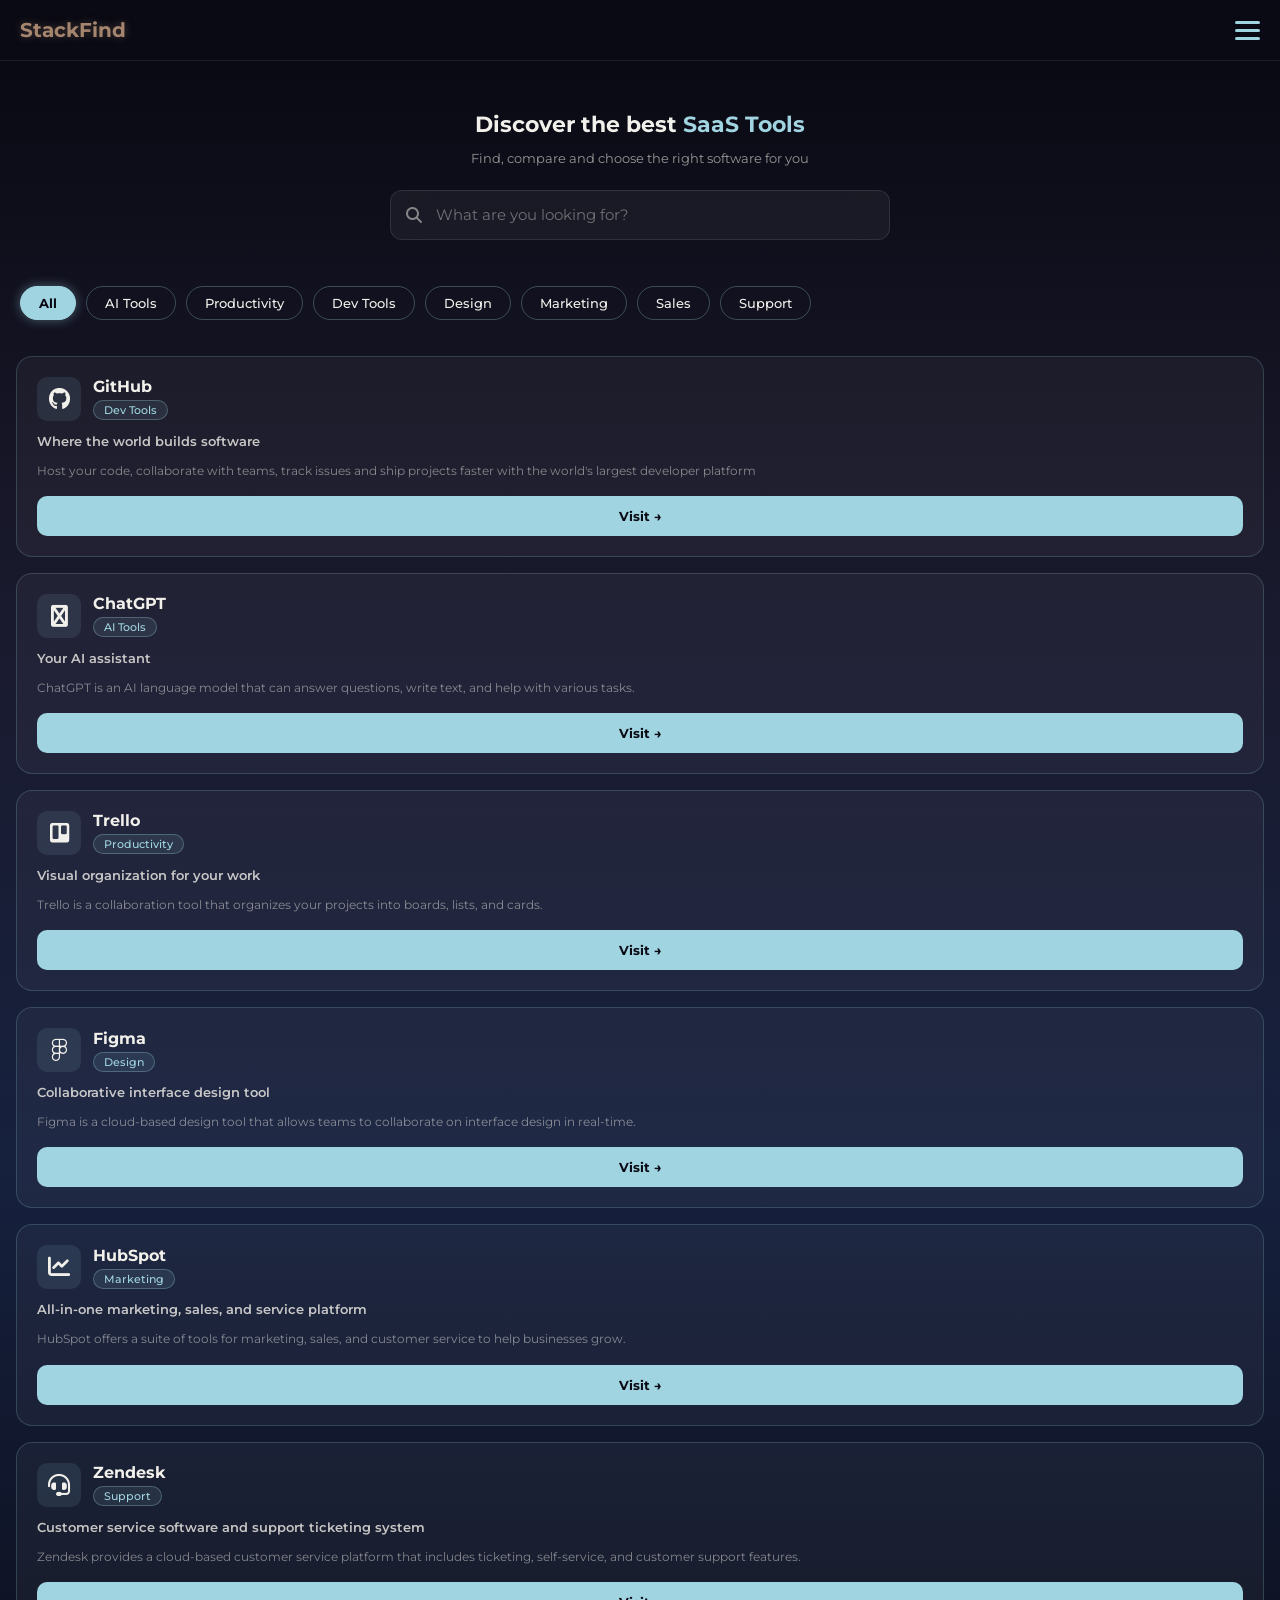
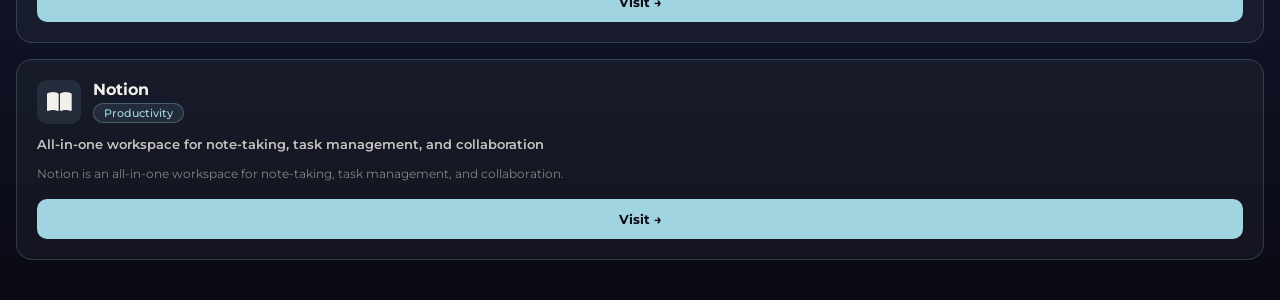
==== index.html @ 8106ad10 "first commit" ====
<!DOCTYPE html>
<html lang="en">
<head>
    <meta charset="UTF-8">
    <meta name="viewport" content="width=device-width, initial-scale=1.0">
    <title>StackFind</title>
    <link rel="preconnect" href="https://fonts.googleapis.com">
    <link rel="preconnect" href="https://fonts.gstatic.com" crossorigin>
    <link href="https://fonts.googleapis.com/css2?family=Montserrat:wght@400;500;700&display=swap" rel="stylesheet">
    <link rel="stylesheet" href="https://cdnjs.cloudflare.com/ajax/libs/font-awesome/6.5.0/css/all.min.css">
    <link rel="stylesheet" href="index.css">
</head>
<body>

    <nav>
        <ul>
            <li><a href="#" class="name">StackFind</a></li>
            <li>
                <div class="hamburger" id="hamburger">
                    <span></span>
                    <span></span>
                    <span></span>
                </div>
            </li>
        </ul>
        <div class="nav-menu" id="nav-menu">
            <a href="#">Home</a>
            <a href="#">Submit Tool</a>
            <a href="#">Sign In</a>
        </div>
    </nav>

    <div class="page-wrapper">

        <div class="herosection">
            <h1 class="hero-title">
                Discover the best <span>SaaS Tools</span>
            </h1>
            <p class="hero-sub">Find, compare and choose the right software for you</p>
            <div class="searchbar">
                <i class="fa-solid fa-magnifying-glass"></i>
                <input type="text" placeholder="What are you looking for?">
            </div>
        </div>

        <div class="filter">
            <button class="filter-btn active" data-category="all">All</button>
            <button class="filter-btn" data-category="ai">AI Tools</button>
            <button class="filter-btn" data-category="productivity">Productivity</button>
            <button class="filter-btn" data-category="devtools">Dev Tools</button>
            <button class="filter-btn" data-category="design">Design</button>
            <button class="filter-btn" data-category="marketing">Marketing</button>
            <button class="filter-btn" data-category="sales">Sales</button>
            <button class="filter-btn" data-category="support">Support</button>
        </div>

        <div class="cards-section">
            <div class="productcard" data-category="devtools">
                <div class="card-top">
                    <div class="card-logo">
                        <i class="fa-brands fa-github"></i>
                    </div>
                    <div class="card-info">
                        <h2 class="productcard-title">GitHub</h2>
                        <span class="productcard-tag">Dev Tools</span>
                    </div>
                </div>
                <p class="card-tagline">Where the world builds software</p>
                <p class="card-desc">Host your code, collaborate with teams, track issues and ship projects faster with the world's largest developer platform</p>
                <a href="https://github.com" target="_blank" class="visit-btn">Visit →</a>
            </div>
            <div class="productcard" data-category="ai">
                <div class="card-top">
                    <div class="card-logo">
                        <i class="fa-brands fa-robot"></i>
                    </div>
                    <div class="card-info">
                        <h2 class="productcard-title">ChatGPT</h2>
                        <span class="productcard-tag">AI Tools</span>
                    </div>
                </div>
                <p class="card-tagline">Your AI assistant</p>
                <p class="card-desc">ChatGPT is an AI language model that can answer questions, write text, and help with various tasks.</p>
                <a href="https://chat.openai.com" target="_blank" class="visit-btn">Visit →</a>
            </div>
            <div class="productcard" data-category="productivity">
                <div class="card-top">
                    <div class="card-logo">
                        <i class="fa-brands fa-trello"></i>
                    </div>
                    <div class="card-info">
                        <h2 class="productcard-title">Trello</h2>
                        <span class="productcard-tag">Productivity</span>
                    </div>
                </div>
                <p class="card-tagline">Visual organization for your work</p>
                <p class="card-desc">Trello is a collaboration tool that organizes your projects into boards, lists, and cards.</p>
                <a href="https://trello.com" target="_blank" class="visit-btn">Visit →</a>
            </div>
            <div class="productcard">
                <div class="card-top">
                    <div class="card-logo">
                        <i class="fa-brands fa-figma"></i>
                    </div>
                    <div class="card-info">
                        <h2 class="productcard-title">Figma</h2>
                        <span class="productcard-tag">Design</span>
                    </div>
                </div>
                <p class="card-tagline">Collaborative interface design tool</p>
                <p class="card-desc">Figma is a cloud-based design tool that allows teams to collaborate on interface design in real-time.</p>
                <a href="https://figma.com" target="_blank" class="visit-btn">Visit →</a>
            </div>
            <div class="productcard">
                <div class="card-top">
                    <div class="card-logo">
                        <i class="fa-solid fa-chart-line"></i>
                    </div>
                    <div class="card-info">
                        <h2 class="productcard-title">HubSpot</h2>
                        <span class="productcard-tag">Marketing</span>
                    </div>
                </div>
                <p class="card-tagline">All-in-one marketing, sales, and service platform</p>
                <p class="card-desc">HubSpot offers a suite of tools for marketing, sales, and customer service to help businesses grow.</p>
                <a href="https://hubspot.com" target="_blank" class="visit-btn">Visit →</a>
            </div>
            <div class="productcard">
                <div class="card-top">
                    <div class="card-logo">
                        <i class="fa-solid fa-headset"></i>
                    </div>
                    <div class="card-info">
                        <h2 class="productcard-title">Zendesk</h2>
                        <span class="productcard-tag">Support</span>
                    </div>
                </div>
                <p class="card-tagline">Customer service software and support ticketing system</p>
                <p class="card-desc">Zendesk provides a cloud-based customer service platform that includes ticketing, self-service, and customer support features.</p>
                <a href="https://zendesk.com" target="_blank" class="visit-btn">Visit →</a>
        </div>
        <div class="productcard">
            <div class="card-top">
                    <div class="card-logo">
                        <i class="fa-solid fa-book-open"></i>
                    </div>
                    <div class="card-info">
                        <h2 class="productcard-title">Notion</h2>
                        <span class="productcard-tag">Productivity</span>
                    </div>
                </div>
                <p class="card-tagline">All-in-one workspace for note-taking, task management, and collaboration</p>
                <p class="card-desc">Notion is an all-in-one workspace for note-taking, task management, and collaboration.</p>
                <a href="https://notion.so" target="_blank" class="visit-btn">Visit →</a>
            </div>
        </div>

    </div>
    <div class="footer">
        
    </div>

</body>
</html>
---- index.css ----
* {
    margin: 0;
    padding: 0;
    box-sizing: border-box;
}

body {
    background: #0a0a14;
    color: #F2F0EA;
    min-height: 100vh;
    font-family: "Montserrat", sans-serif;
}

/* NAV */
nav {
    background-color: #0a0a14;
    position: sticky;
    top: 0;
    z-index: 100;
    border-bottom: 1px solid rgba(160, 212, 224, 0.1);
}

nav ul {
    display: flex;
    justify-content: space-between;
    align-items: center;
    list-style: none;
    padding: 18px 20px;
}

.name {
    text-decoration: none;
    color: #A5856E;
    font-size: 20px;
    font-weight: 700;
    text-shadow: 0 0 8px rgba(165, 133, 110, 0.4);
}

.hamburger {
    display: flex;
    flex-direction: column;
    gap: 5px;
    cursor: pointer;
}

.hamburger span {
    display: block;
    width: 25px;
    height: 3px;
    background: #A0D4E0;
    border-radius: 3px;
    transition: all 0.3s ease;
}

.nav-menu {
    display: none;
    flex-direction: column;
    padding: 10px 20px 20px;
    gap: 16px;
    border-top: 1px solid rgba(160, 212, 224, 0.1);
}

.nav-menu.open {
    display: flex;
}

.nav-menu a {
    text-decoration: none;
    color: #F2F0EA;
    font-size: 15px;
    font-weight: 500;
}

/* PAGE WRAPPER */
.page-wrapper {
    background: linear-gradient(to bottom, #0a0a14 0%, #1a1a2e 30%, #16213e 60%, #0a0a14 100%);
}

/* HERO */
.herosection {
    display: flex;
    flex-direction: column;
    align-items: center;
    justify-content: center;
    padding: 50px 20px 30px;
    text-align: center;
}

.hero-title {
    font-size: 22px;
    font-weight: 700;
    margin-bottom: 10px;
    color: #F2F0EA;
    line-height: 1.3;
}

.hero-title span {
    color: #A0D4E0;
}

.hero-sub {
    font-size: 13px;
    color: rgba(242, 240, 234, 0.6);
    margin-bottom: 24px;
}

/* SEARCHBAR */
.searchbar {
    width: 100%;
    max-width: 500px;
    position: relative;
    background: rgba(255, 255, 255, 0.05);
    backdrop-filter: blur(20px);
    border: 1px solid rgba(255, 255, 255, 0.1);
    border-radius: 12px;
}

.searchbar i {
    position: absolute;
    left: 15px;
    top: 50%;
    transform: translateY(-50%);
    color: rgba(242, 240, 234, 0.5);
}

.searchbar input {
    width: 100%;
    height: 48px;
    padding: 0 20px 0 45px;
    background: transparent;
    border: none;
    color: #F2F0EA;
    font-size: 15px;
    font-family: "Montserrat", sans-serif;
}

.searchbar input::placeholder {
    color: rgba(242, 240, 234, 0.4);
}

.searchbar input:focus {
    outline: none;
}

.searchbar:focus-within {
    border: 1px solid rgba(160, 212, 224, 0.5);
}

/* FILTERS */
.filter {
    display: flex;
    gap: 10px;
    padding: 16px 20px;
    overflow-x: auto;
    white-space: nowrap;
    scrollbar-width: none;
    -webkit-mask-image: linear-gradient(to right, black 85%, transparent 100%);
    mask-image: linear-gradient(to right, black 85%, transparent 100%);
}

.filter::-webkit-scrollbar {
    display: none;
}

.filter-btn {
    padding: 8px 18px;
    border-radius: 999px;
    border: 1px solid rgba(160, 212, 224, 0.3);
    background: transparent;
    color: #F2F0EA;
    font-family: "Montserrat", sans-serif;
    font-size: 13px;
    font-weight: 500;
    cursor: pointer;
    white-space: nowrap;
    transition: background 0.2s ease, color 0.2s ease,
                border-color 0.2s ease, box-shadow 0.2s ease;
}

.filter-btn.active {
    background: #A0D4E0;
    color: #0a0a14;
    border-color: #A0D4E0;
    font-weight: 700;
    box-shadow: 0 0 12px rgba(160, 212, 224, 0.4);
}

.filter-btn:hover:not(.active) {
    border-color: #A0D4E0;
    color: #A0D4E0;
    background: rgba(160, 212, 224, 0.08);
}

/* CARDS */
.cards-section {
    padding: 20px 16px 40px;
    display: flex;
    flex-direction: column;
    gap: 16px;
}

.productcard {
    background: rgba(255, 255, 255, 0.04);
    border: 1px solid rgba(160, 212, 224, 0.2);
    border-radius: 16px;
    padding: 20px;
    display: flex;
    flex-direction: column;
    gap: 12px;
    transition: border-color 0.2s ease, box-shadow 0.2s ease;
}

.productcard:hover {
    border-color: rgba(160, 212, 224, 0.5);
    box-shadow: 0 0 24px rgba(160, 212, 224, 0.08);
}

.card-top {
    display: flex;
    align-items: center;
    gap: 12px;
}

.card-logo {
    width: 44px;
    height: 44px;
    background: rgba(160, 212, 224, 0.1);
    border-radius: 10px;
    display: flex;
    align-items: center;
    justify-content: center;
    font-size: 22px;
    color: #F2F0EA;
    flex-shrink: 0;
}

.card-info {
    display: flex;
    flex-direction: column;
    gap: 4px;
}

.productcard-title {
    font-size: 16px;
    font-weight: 700;
    color: #F2F0EA;
}

.productcard-tag {
    font-size: 11px;
    font-weight: 500;
    color: #A0D4E0;
    background: rgba(160, 212, 224, 0.1);
    border: 1px solid rgba(160, 212, 224, 0.3);
    padding: 2px 10px;
    border-radius: 999px;
    width: fit-content;
}

.card-tagline {
    font-size: 13px;
    font-weight: 600;
    color: rgba(242, 240, 234, 0.8);
}

.card-desc {
    font-size: 12px;
    color: rgba(242, 240, 234, 0.5);
    line-height: 1.6;
}

.visit-btn {
    display: block;
    width: 100%;
    padding: 12px;
    background: #A0D4E0;
    color: #0a0a14;
    text-align: center;
    text-decoration: none;
    border-radius: 10px;
    font-size: 13px;
    font-weight: 700;
    margin-top: 4px;
    transition: box-shadow 0.2s ease, opacity 0.2s ease;
}

.visit-btn:hover {
    opacity: 0.9;
    box-shadow: 0 0 16px rgba(160, 212, 224, 0.4);
}
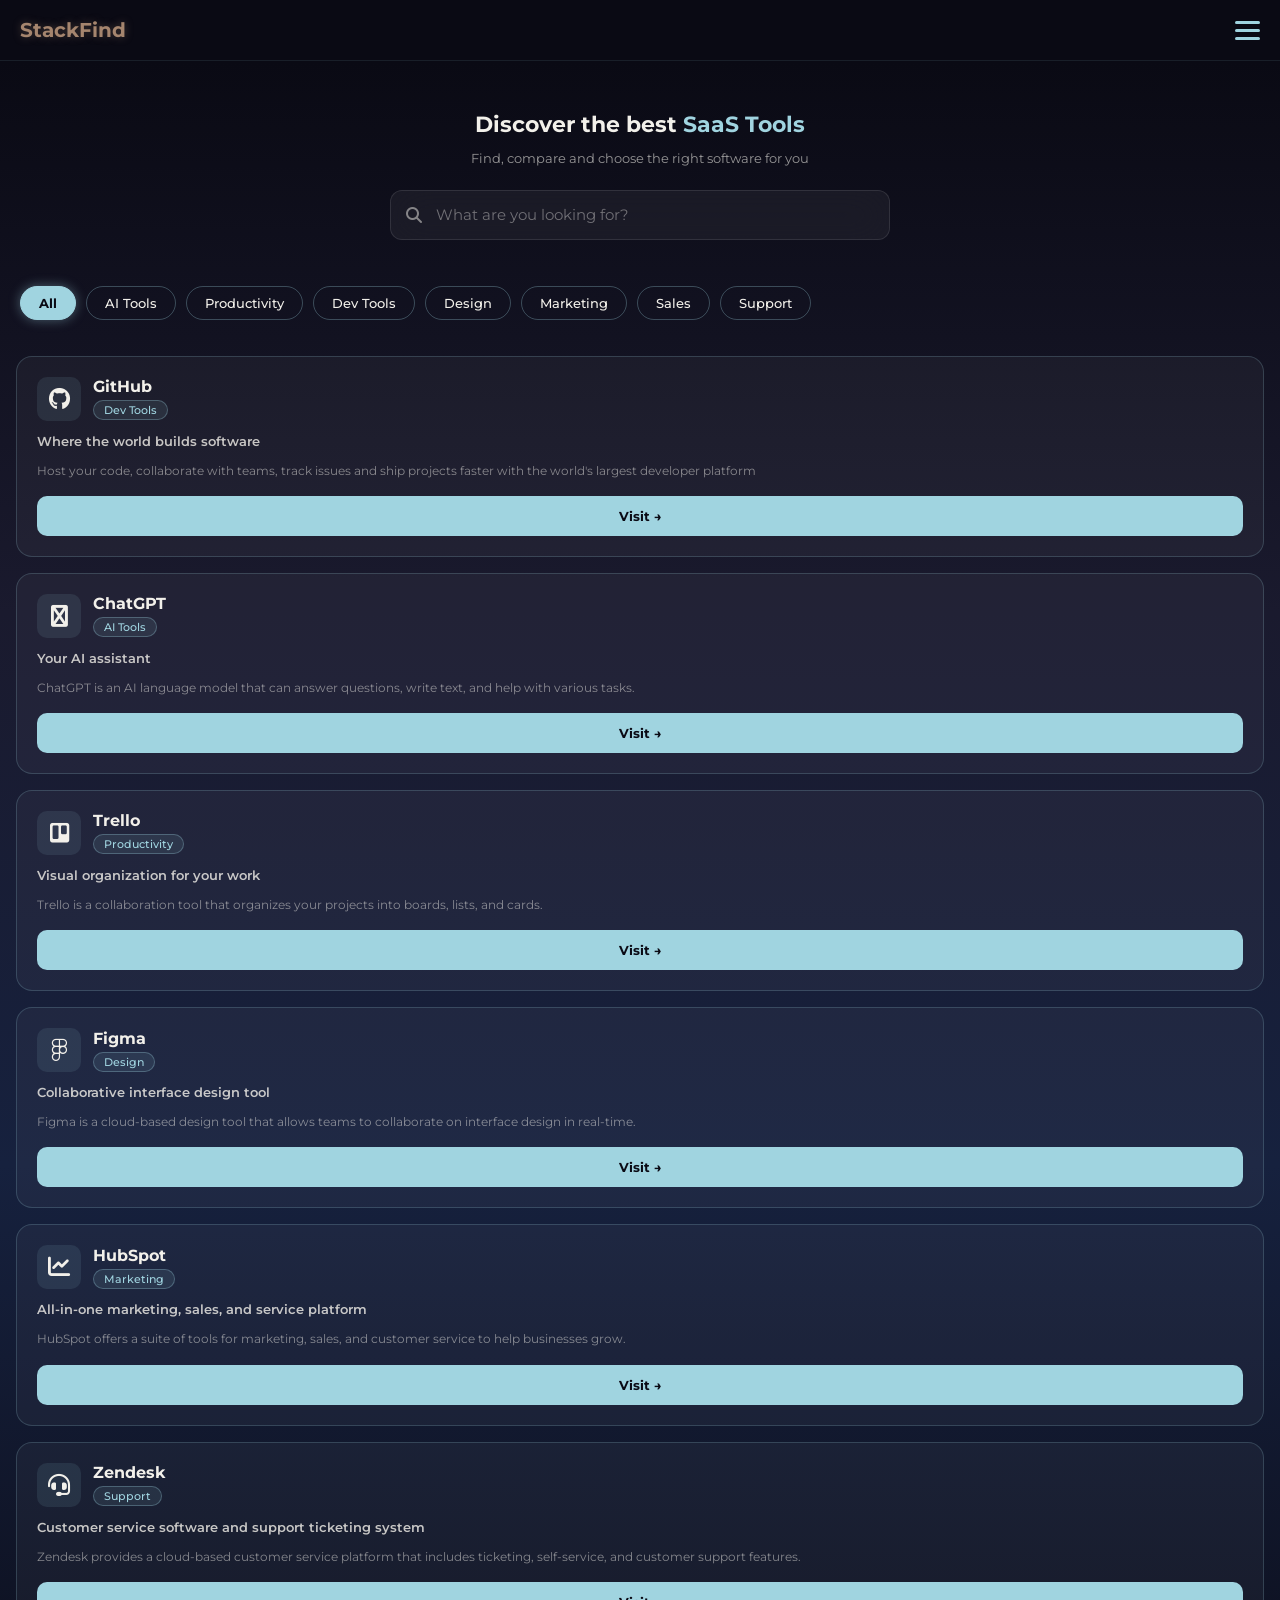
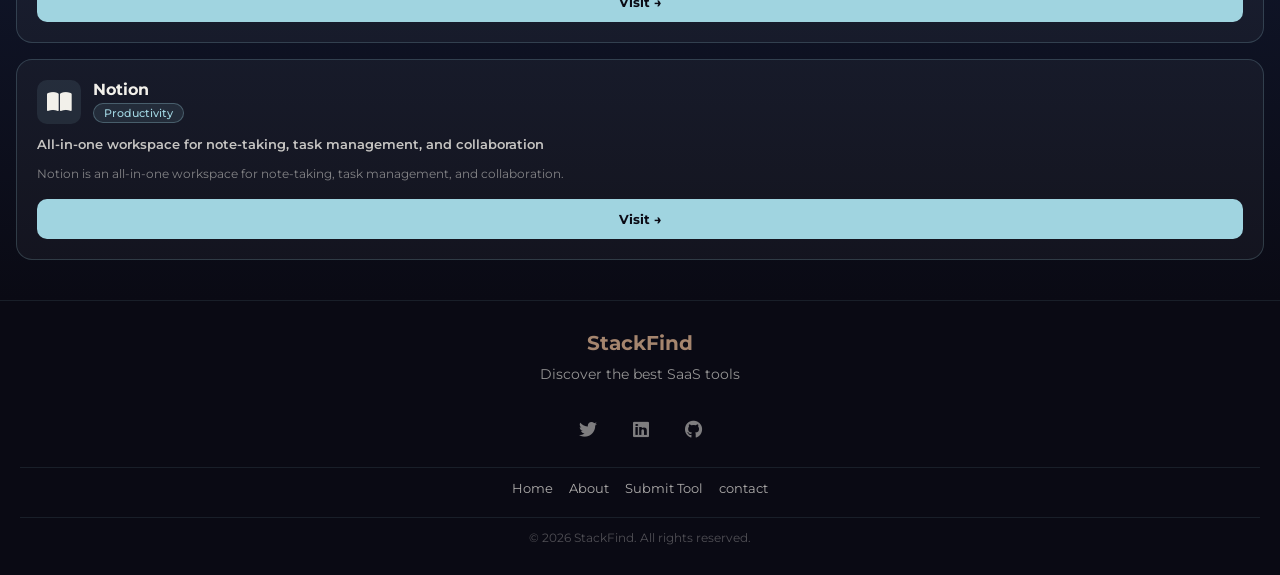
==== commit c222441c: "footer" ====
--- a/index.html
+++ b/index.html
@@ -157,7 +157,25 @@
 
     </div>
     <div class="footer">
-        
+        <div class="intro">
+            <h4>StackFind</h4>
+            <p>Discover the best SaaS tools</p>
+        </div>
+        <div class="social">
+            <a href="#"><i class="fa-brands fa-twitter"></i></a>
+            <!-- <a href="#"><i class="fa-brands fa-facebook"></i></a> -->
+            <a href="#"><i class="fa-brands fa-linkedin"></i></a>
+            <a href="#"><i class="fa-brands fa-github"></i></a>
+        </div>
+        <div class="links">
+            <a href="#">Home</a>
+            <a href="#">About</a>
+            <a href="#">Submit Tool</a>
+            <a href="#">contact</a>
+        </div>
+        <div class="copyright">
+            <p>&copy; 2026 StackFind. All rights reserved.</p>
+        </div>
     </div>
 
 </body>
--- a/index.css
+++ b/index.css
@@ -174,7 +174,7 @@
     cursor: pointer;
     white-space: nowrap;
     transition: background 0.2s ease, color 0.2s ease,
-                border-color 0.2s ease, box-shadow 0.2s ease;
+        border-color 0.2s ease, box-shadow 0.2s ease;
 }
 
 .filter-btn.active {
@@ -287,4 +287,80 @@
 .visit-btn:hover {
     opacity: 0.9;
     box-shadow: 0 0 16px rgba(160, 212, 224, 0.4);
+}
+/* FOOTER */
+.footer {
+    display: flex;
+    flex-direction: column;
+    align-items: center;
+    gap: 16px; 
+    padding: 30px 20px;
+    border-top: 1px solid rgba(160, 212, 224, 0.1);
+    font-family: "Montserrat", sans-serif;
+    background-color: transparent;
+}
+
+.intro h4 {
+    font-size: 20px;
+    color: #A5856E;
+    font-weight: 700;
+    margin-bottom: 10px;
+    text-align: center;
+}
+
+.intro p {
+    font-size: 14px;
+    color: rgba(242, 240, 234, 0.6);
+    text-align: center;
+    color: rgba(242, 240, 234, 0.6);
+    margin-bottom: 10px;
+}
+
+.social {
+    display: flex;
+    gap: 16px;
+    color: rgba(242, 240, 234, 0.5)
+}
+
+.social a {
+    text-decoration: none;
+    color: rgba(242, 240, 234, 0.5);
+    font-size: 18px;
+    padding: 10px;
+    border-radius: 8px;
+    transition: color 0.1s ease, background-color 0.1s ease;
+}
+.social a:hover {
+    color: #A0D4E0;
+    background-color: rgba(160, 212, 224, 0.1);
+}
+
+.links {
+    display: flex;
+    gap: 16px;
+    border-top: 1px solid rgba(160, 212, 224, 0.1);
+    width: 100%;
+    justify-content: center;
+    padding-top: 12px;
+    margin-bottom: 5px;
+}
+
+.links a {
+    text-decoration: none;
+    color: rgba(242, 240, 234, 0.7);
+    font-size: 13px;
+    transition: color 0.2s ease;
+}
+.links a:hover {
+    color: #A0D4E0;
+}
+
+.copyright {
+    display: flex;
+    font-size: 12px;
+    color: rgba(242, 240, 234, 0.3);
+    border-top: 1px solid rgba(160, 212, 224, 0.1);
+    width: 100%;
+    justify-content: center;
+    padding-top: 12px;
 }
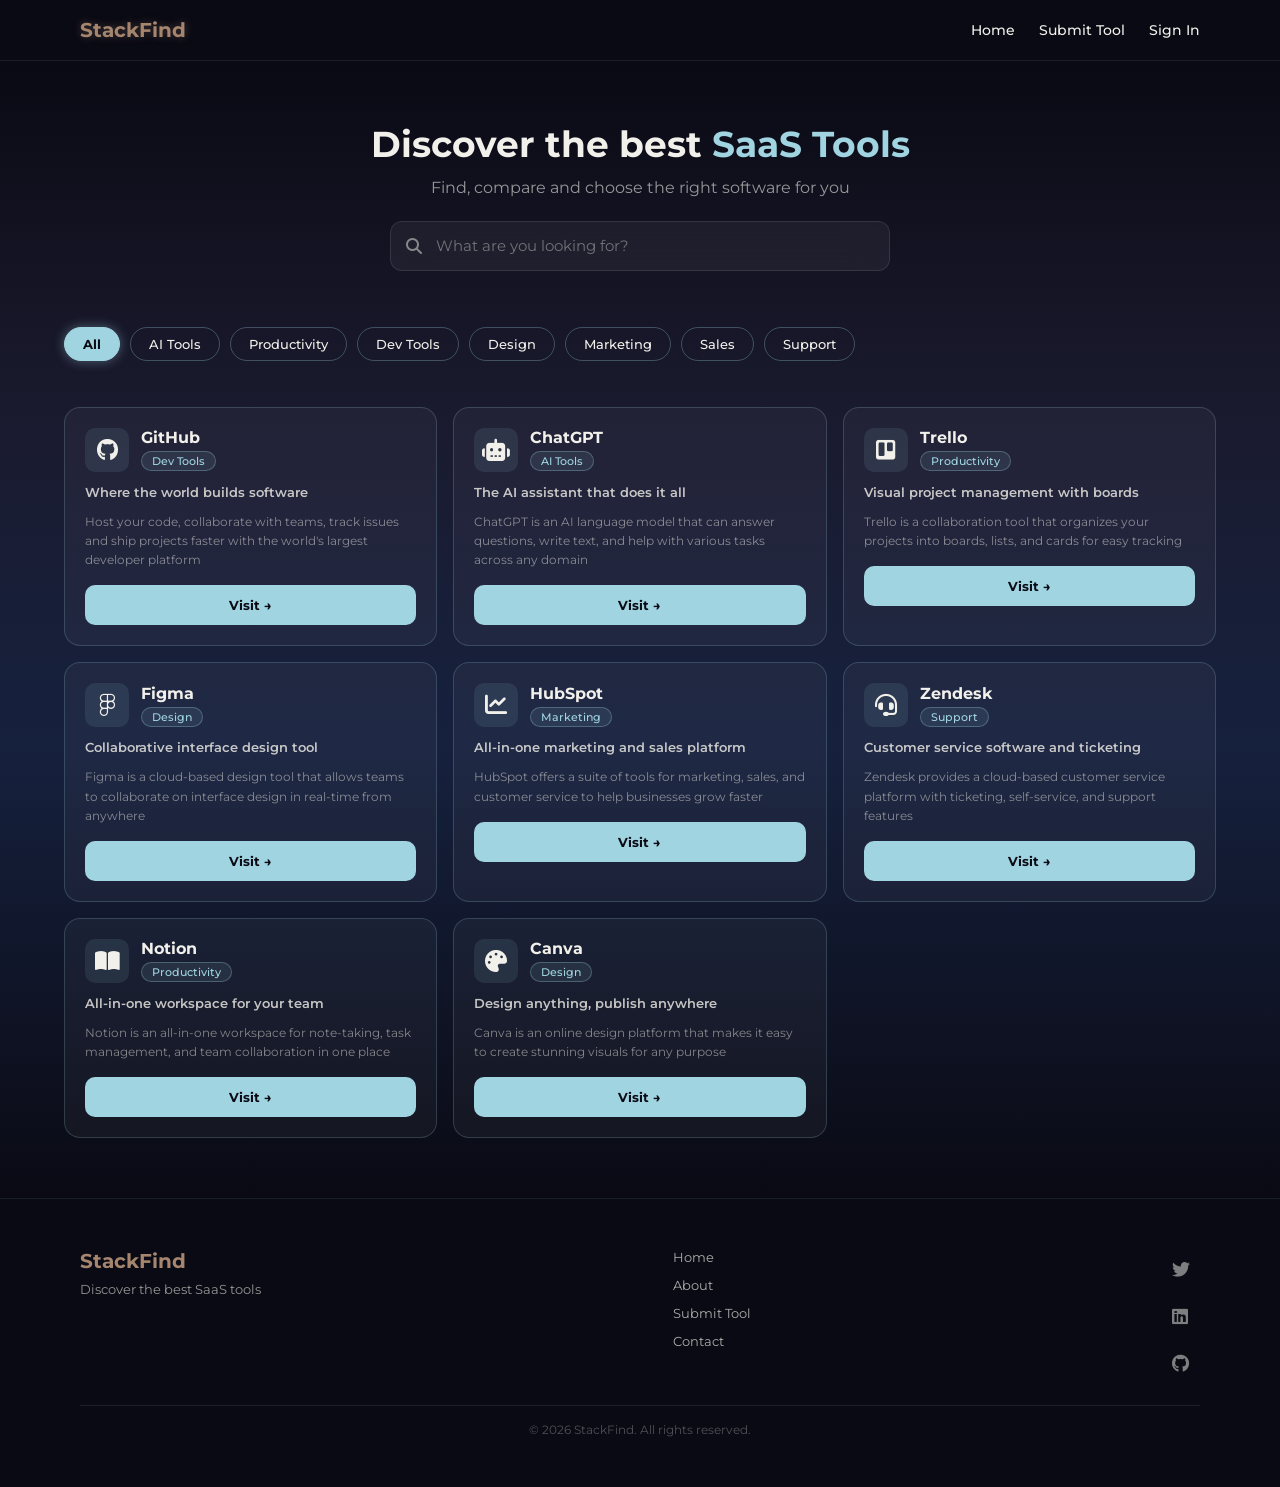
==== commit 1997c7ac: "responsive" ====
--- a/index.html
+++ b/index.html
@@ -55,6 +55,7 @@
         </div>
 
         <div class="cards-section">
+
             <div class="productcard" data-category="devtools">
                 <div class="card-top">
                     <div class="card-logo">
@@ -69,20 +70,22 @@
                 <p class="card-desc">Host your code, collaborate with teams, track issues and ship projects faster with the world's largest developer platform</p>
                 <a href="https://github.com" target="_blank" class="visit-btn">Visit →</a>
             </div>
+
             <div class="productcard" data-category="ai">
                 <div class="card-top">
                     <div class="card-logo">
-                        <i class="fa-brands fa-robot"></i>
+                        <i class="fa-solid fa-robot"></i>
                     </div>
                     <div class="card-info">
                         <h2 class="productcard-title">ChatGPT</h2>
                         <span class="productcard-tag">AI Tools</span>
                     </div>
                 </div>
-                <p class="card-tagline">Your AI assistant</p>
-                <p class="card-desc">ChatGPT is an AI language model that can answer questions, write text, and help with various tasks.</p>
+                <p class="card-tagline">The AI assistant that does it all</p>
+                <p class="card-desc">ChatGPT is an AI language model that can answer questions, write text, and help with various tasks across any domain</p>
                 <a href="https://chat.openai.com" target="_blank" class="visit-btn">Visit →</a>
             </div>
+
             <div class="productcard" data-category="productivity">
                 <div class="card-top">
                     <div class="card-logo">
@@ -93,11 +96,12 @@
                         <span class="productcard-tag">Productivity</span>
                     </div>
                 </div>
-                <p class="card-tagline">Visual organization for your work</p>
-                <p class="card-desc">Trello is a collaboration tool that organizes your projects into boards, lists, and cards.</p>
+                <p class="card-tagline">Visual project management with boards</p>
+                <p class="card-desc">Trello is a collaboration tool that organizes your projects into boards, lists, and cards for easy tracking</p>
                 <a href="https://trello.com" target="_blank" class="visit-btn">Visit →</a>
             </div>
-            <div class="productcard">
+
+            <div class="productcard" data-category="design">
                 <div class="card-top">
                     <div class="card-logo">
                         <i class="fa-brands fa-figma"></i>
@@ -108,10 +112,11 @@
                     </div>
                 </div>
                 <p class="card-tagline">Collaborative interface design tool</p>
-                <p class="card-desc">Figma is a cloud-based design tool that allows teams to collaborate on interface design in real-time.</p>
+                <p class="card-desc">Figma is a cloud-based design tool that allows teams to collaborate on interface design in real-time from anywhere</p>
                 <a href="https://figma.com" target="_blank" class="visit-btn">Visit →</a>
             </div>
-            <div class="productcard">
+
+            <div class="productcard" data-category="marketing">
                 <div class="card-top">
                     <div class="card-logo">
                         <i class="fa-solid fa-chart-line"></i>
@@ -121,11 +126,12 @@
                         <span class="productcard-tag">Marketing</span>
                     </div>
                 </div>
-                <p class="card-tagline">All-in-one marketing, sales, and service platform</p>
-                <p class="card-desc">HubSpot offers a suite of tools for marketing, sales, and customer service to help businesses grow.</p>
+                <p class="card-tagline">All-in-one marketing and sales platform</p>
+                <p class="card-desc">HubSpot offers a suite of tools for marketing, sales, and customer service to help businesses grow faster</p>
                 <a href="https://hubspot.com" target="_blank" class="visit-btn">Visit →</a>
             </div>
-            <div class="productcard">
+
+            <div class="productcard" data-category="support">
                 <div class="card-top">
                     <div class="card-logo">
                         <i class="fa-solid fa-headset"></i>
@@ -135,12 +141,13 @@
                         <span class="productcard-tag">Support</span>
                     </div>
                 </div>
-                <p class="card-tagline">Customer service software and support ticketing system</p>
-                <p class="card-desc">Zendesk provides a cloud-based customer service platform that includes ticketing, self-service, and customer support features.</p>
+                <p class="card-tagline">Customer service software and ticketing</p>
+                <p class="card-desc">Zendesk provides a cloud-based customer service platform with ticketing, self-service, and support features</p>
                 <a href="https://zendesk.com" target="_blank" class="visit-btn">Visit →</a>
-        </div>
-        <div class="productcard">
-            <div class="card-top">
+            </div>
+
+            <div class="productcard" data-category="productivity">
+                <div class="card-top">
                     <div class="card-logo">
                         <i class="fa-solid fa-book-open"></i>
                     </div>
@@ -149,34 +156,52 @@
                         <span class="productcard-tag">Productivity</span>
                     </div>
                 </div>
-                <p class="card-tagline">All-in-one workspace for note-taking, task management, and collaboration</p>
-                <p class="card-desc">Notion is an all-in-one workspace for note-taking, task management, and collaboration.</p>
+                <p class="card-tagline">All-in-one workspace for your team</p>
+                <p class="card-desc">Notion is an all-in-one workspace for note-taking, task management, and team collaboration in one place</p>
                 <a href="https://notion.so" target="_blank" class="visit-btn">Visit →</a>
             </div>
+
+            <div class="productcard" data-category="design">
+                <div class="card-top">
+                    <div class="card-logo">
+                        <i class="fa-solid fa-palette"></i>
+                    </div>
+                    <div class="card-info">
+                        <h2 class="productcard-title">Canva</h2>
+                        <span class="productcard-tag">Design</span>
+                    </div>
+                </div>
+                <p class="card-tagline">Design anything, publish anywhere</p>
+                <p class="card-desc">Canva is an online design platform that makes it easy to create stunning visuals for any purpose</p>
+                <a href="https://canva.com" target="_blank" class="visit-btn">Visit →</a>
+            </div>
+
         </div>
 
     </div>
-    <div class="footer">
-        <div class="intro">
-            <h4>StackFind</h4>
-            <p>Discover the best SaaS tools</p>
-        </div>
-        <div class="social">
-            <a href="#"><i class="fa-brands fa-twitter"></i></a>
-            <!-- <a href="#"><i class="fa-brands fa-facebook"></i></a> -->
-            <a href="#"><i class="fa-brands fa-linkedin"></i></a>
-            <a href="#"><i class="fa-brands fa-github"></i></a>
-        </div>
-        <div class="links">
-            <a href="#">Home</a>
-            <a href="#">About</a>
-            <a href="#">Submit Tool</a>
-            <a href="#">contact</a>
+
+    <footer class="footer">
+        <div class="footer-top">
+            <div class="intro">
+                <h4>StackFind</h4>
+                <p>Discover the best SaaS tools</p>
+            </div>
+            <div class="links">
+                <a href="#">Home</a>
+                <a href="#">About</a>
+                <a href="#">Submit Tool</a>
+                <a href="#">Contact</a>
+            </div>
+            <div class="social">
+                <a href="#"><i class="fa-brands fa-twitter"></i></a>
+                <a href="#"><i class="fa-brands fa-linkedin"></i></a>
+                <a href="#"><i class="fa-brands fa-github"></i></a>
+            </div>
         </div>
         <div class="copyright">
             <p>&copy; 2026 StackFind. All rights reserved.</p>
         </div>
-    </div>
+    </footer>
 
 </body>
 </html>
--- a/index.css
+++ b/index.css
@@ -288,38 +288,60 @@
     opacity: 0.9;
     box-shadow: 0 0 16px rgba(160, 212, 224, 0.4);
 }
+
 /* FOOTER */
 .footer {
     display: flex;
     flex-direction: column;
-    align-items: center;
-    gap: 16px; 
     padding: 30px 20px;
+    gap: 20px;
     border-top: 1px solid rgba(160, 212, 224, 0.1);
     font-family: "Montserrat", sans-serif;
-    background-color: transparent;
+}
+
+.footer-top {
+    display: flex;
+    flex-direction: column;
+    justify-content: center;
+    align-items: center;
+    gap: 20px;
 }
 
 .intro h4 {
+    display: flex;
     font-size: 20px;
+    justify-content: center;
+    align-items: center;
     color: #A5856E;
     font-weight: 700;
-    margin-bottom: 10px;
-    text-align: center;
+    margin-bottom: 8px;
 }
 
 .intro p {
-    font-size: 14px;
+    font-size: 13px;
     color: rgba(242, 240, 234, 0.6);
-    text-align: center;
-    color: rgba(242, 240, 234, 0.6);
-    margin-bottom: 10px;
+}
+
+.links {
+    display: flex;
+    gap: 12px;
+}
+
+.links a {
+    text-decoration: none;
+    color: rgba(242, 240, 234, 0.7);
+    font-size: 13px;
+    transition: color 0.2s ease;
+    width: fit-content;
+}
+
+.links a:hover {
+    color: #A0D4E0;
 }
 
 .social {
     display: flex;
-    gap: 16px;
-    color: rgba(242, 240, 234, 0.5)
+    gap: 8px;
 }
 
 .social a {
@@ -328,39 +350,114 @@
     font-size: 18px;
     padding: 10px;
     border-radius: 8px;
-    transition: color 0.1s ease, background-color 0.1s ease;
-}
+    transition: color 0.2s ease, background-color 0.2s ease;
+}
+
 .social a:hover {
     color: #A0D4E0;
     background-color: rgba(160, 212, 224, 0.1);
 }
 
-.links {
-    display: flex;
-    gap: 16px;
-    border-top: 1px solid rgba(160, 212, 224, 0.1);
-    width: 100%;
-    justify-content: center;
-    padding-top: 12px;
-    margin-bottom: 5px;
-}
-
-.links a {
-    text-decoration: none;
-    color: rgba(242, 240, 234, 0.7);
-    font-size: 13px;
-    transition: color 0.2s ease;
-}
-.links a:hover {
-    color: #A0D4E0;
-}
-
 .copyright {
-    display: flex;
     font-size: 12px;
     color: rgba(242, 240, 234, 0.3);
     border-top: 1px solid rgba(160, 212, 224, 0.1);
-    width: 100%;
-    justify-content: center;
-    padding-top: 12px;
+    padding-top: 16px;
+    text-align: center;
+}
+
+/* TABLET 768px */
+@media (min-width: 768px) {
+    .cards-section {
+        display: grid;
+        grid-template-columns: 1fr 1fr;
+        gap: 16px;
+    }
+
+    .filter {
+        -webkit-mask-image: none;
+        mask-image: none;
+    }
+
+    .hero-title {
+        font-size: 28px;
+    }
+
+    .footer-top {
+        flex-direction: row;
+        justify-content: space-between;
+        align-items: flex-start;
+    }
+    .intro h4 {
+        justify-content: flex-start;
+    }
+    .footer {
+        padding: 40px;
+    }
+    .links {
+        flex-direction: column;
+        align-items: flex-start;
+    }
+    .social {
+        flex-direction: column;
+        align-items: flex-start;
+        gap: 5px;
+    }
+}
+
+/* DESKTOP 1024px */
+@media (min-width: 1024px) {
+    .hamburger {
+        display: none;
+    }
+    nav {
+        display: flex;
+        justify-content: space-between;
+        align-items: center;
+        padding: 0 40px;
+    }
+    nav ul {
+        padding: 18px 40px;
+    }
+
+    .nav-menu {
+        display: flex;
+        flex-direction: row;
+        padding: 0 40px 0 0;
+        border: none;
+        gap: 24px;
+    }
+
+    .nav-menu a {
+        font-size: 14px;
+    }
+
+    .hero-title {
+        font-size: 36px;
+    }
+
+    .hero-sub {
+        font-size: 16px;
+    }
+
+    .cards-section {
+        grid-template-columns: 1fr 1fr 1fr;
+        max-width: 1200px;
+        margin: 0 auto;
+        padding: 30px 24px 60px;
+    }
+
+    .filter {
+        max-width: 1200px;
+        margin: 0 auto;
+        padding: 16px 24px;
+    }
+
+    .herosection {
+        padding: 60px 20px 40px;
+    }
+
+    .footer {
+        padding: 50px 80px;
+    }
 }
